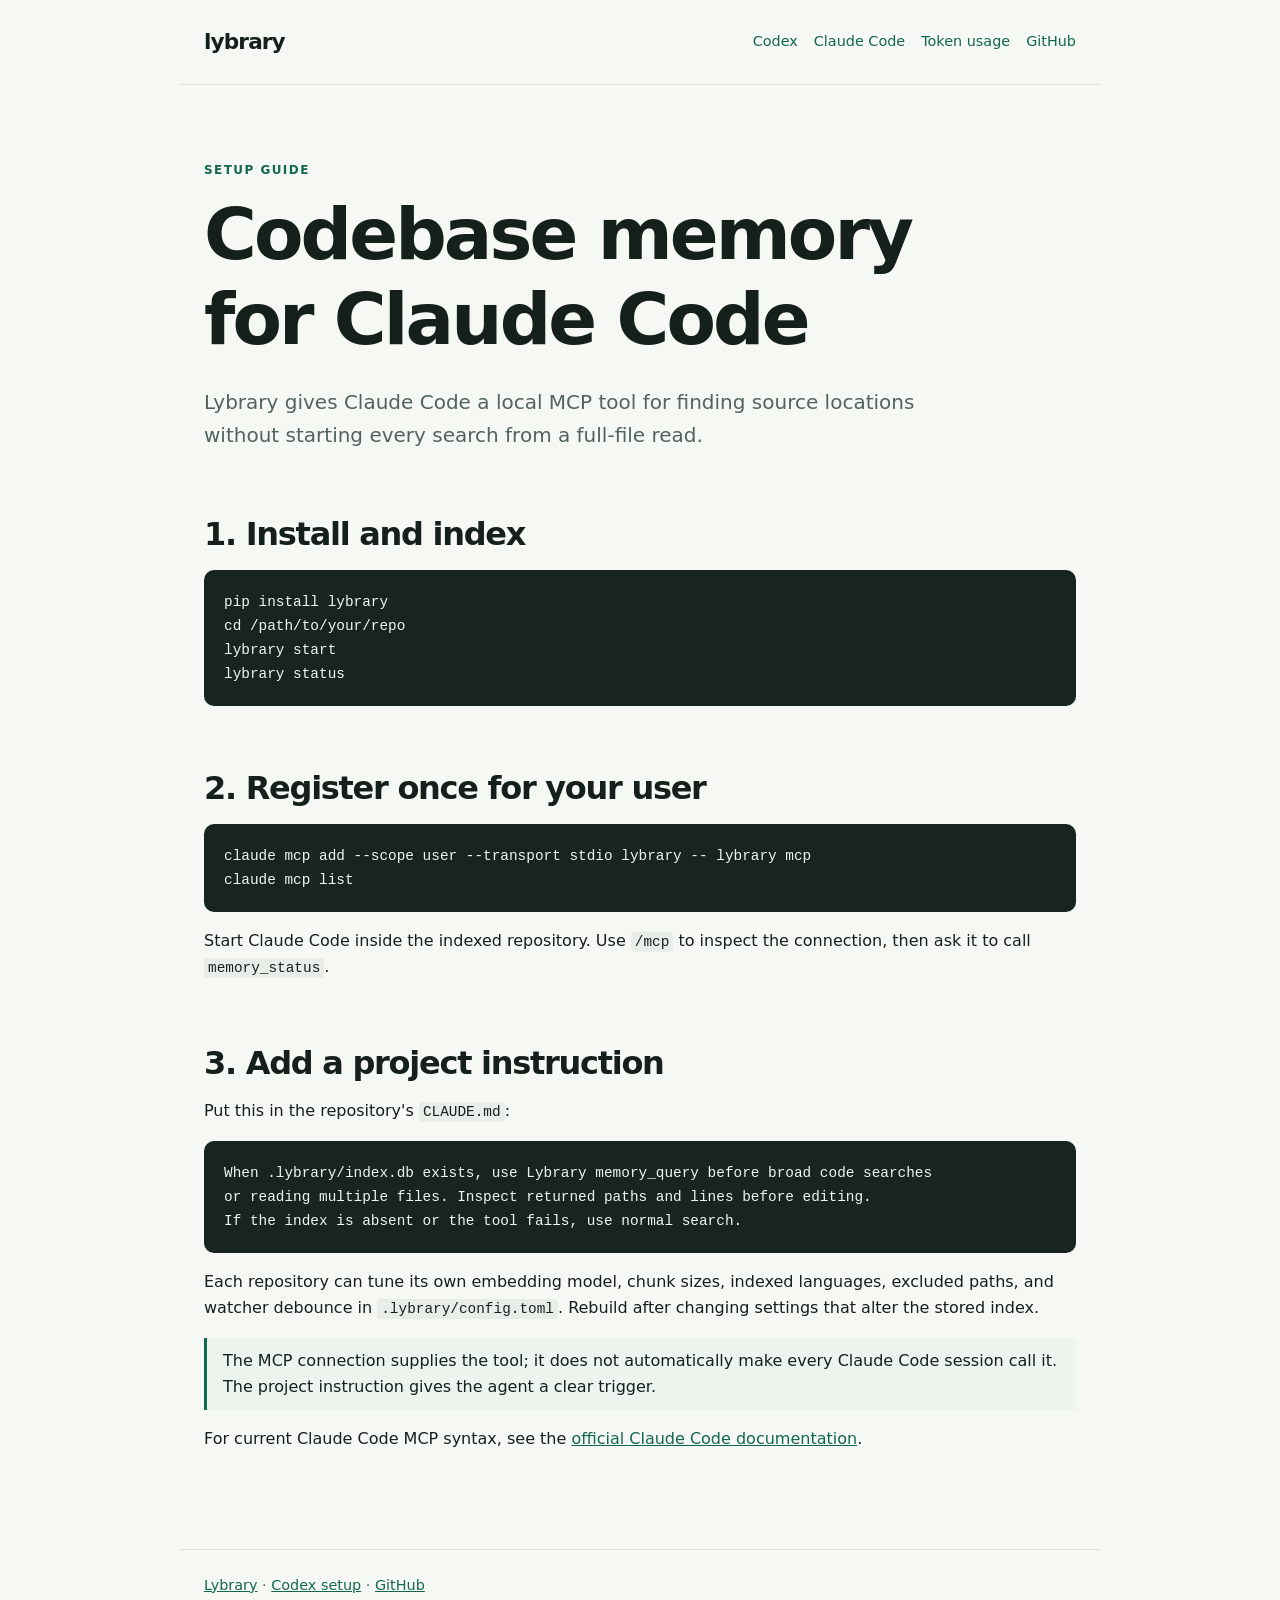
==== docs/claude-code.html @ f179648d "Release Lybrary 0.3.0 with agent guides and compact retrieval" ====
<!doctype html>
<html lang="en">
<head>
  <meta charset="utf-8">
  <meta name="viewport" content="width=device-width,initial-scale=1">
  <title>Use Lybrary codebase memory with Claude Code</title>
  <meta name="description" content="Connect the Lybrary local MCP server to Claude Code and give it a per-repository code index with configurable search and source excerpts.">
  <link rel="canonical" href="https://vibhu-dixit.github.io/lybrary/claude-code.html">
  <link rel="stylesheet" href="style.css">
</head>
<body>
<header><a class="brand" href="./">lybrary</a><nav aria-label="Main navigation"><a href="codex.html">Codex</a><a href="claude-code.html">Claude Code</a><a href="token-usage.html">Token usage</a><a href="https://github.com/vibhu-dixit/lybrary">GitHub</a></nav></header>
<main>
  <p class="eyebrow">Setup guide</p>
  <h1>Codebase memory for Claude Code</h1>
  <p class="lead">Lybrary gives Claude Code a local MCP tool for finding source locations without starting every search from a full-file read.</p>
  <h2>1. Install and index</h2>
  <pre><code>pip install lybrary
cd /path/to/your/repo
lybrary start
lybrary status</code></pre>
  <h2>2. Register once for your user</h2>
  <pre><code>claude mcp add --scope user --transport stdio lybrary -- lybrary mcp
claude mcp list</code></pre>
  <p>Start Claude Code inside the indexed repository. Use <code>/mcp</code> to inspect the connection, then ask it to call <code>memory_status</code>.</p>
  <h2>3. Add a project instruction</h2>
  <p>Put this in the repository's <code>CLAUDE.md</code>:</p>
  <pre><code>When .lybrary/index.db exists, use Lybrary memory_query before broad code searches
or reading multiple files. Inspect returned paths and lines before editing.
If the index is absent or the tool fails, use normal search.</code></pre>
  <p>Each repository can tune its own embedding model, chunk sizes, indexed languages, excluded paths, and watcher debounce in <code>.lybrary/config.toml</code>. Rebuild after changing settings that alter the stored index.</p>
  <p class="note">The MCP connection supplies the tool; it does not automatically make every Claude Code session call it. The project instruction gives the agent a clear trigger.</p>
  <p>For current Claude Code MCP syntax, see the <a href="https://code.claude.com/docs/en/mcp">official Claude Code documentation</a>.</p>
</main>
<footer><a href="./">Lybrary</a> · <a href="codex.html">Codex setup</a> · <a href="https://github.com/vibhu-dixit/lybrary">GitHub</a></footer>
</body>
</html>
---- docs/style.css ----
:root{color-scheme:light;--ink:#15201c;--muted:#53635c;--paper:#f6f8f4;--line:#dce5dc;--accent:#13684b}
*{box-sizing:border-box}body{margin:0;background:var(--paper);color:var(--ink);font:16px/1.65 system-ui,-apple-system,Segoe UI,sans-serif}
a{color:var(--accent)}a:hover{text-decoration-thickness:2px}header,main,footer{max-width:920px;margin:auto;padding:0 24px}
header{display:flex;align-items:center;justify-content:space-between;gap:24px;padding-top:24px;padding-bottom:24px;border-bottom:1px solid var(--line)}
.brand{font-weight:800;font-size:1.35rem;letter-spacing:-.04em;text-decoration:none;color:var(--ink)}nav{display:flex;flex-wrap:wrap;gap:16px}nav a{text-decoration:none;font-size:.9rem}
main{padding-top:64px;padding-bottom:80px}h1,h2,h3{line-height:1.18;letter-spacing:-.04em}h1{font-size:clamp(2.5rem,7vw,4.5rem);max-width:760px;margin:0 0 24px}h2{font-size:2rem;margin:64px 0 16px}h3{font-size:1.25rem;margin:30px 0 8px}
.lead{font-size:1.25rem;color:var(--muted);max-width:720px}.eyebrow{text-transform:uppercase;letter-spacing:.12em;font-weight:700;font-size:.75rem;color:var(--accent)}
.actions{display:flex;flex-wrap:wrap;gap:12px;margin:30px 0}.button{display:inline-block;padding:11px 17px;border:1px solid var(--accent);border-radius:7px;text-decoration:none;font-weight:700}.button.primary{background:var(--accent);color:white}
.grid{display:grid;grid-template-columns:repeat(auto-fit,minmax(240px,1fr));gap:18px;margin:26px 0}.card{padding:22px;border:1px solid var(--line);border-radius:10px;background:white}.card h3{margin-top:0}
pre{overflow:auto;background:#17251e;color:#edf7ef;padding:20px;border-radius:10px;line-height:1.5}code{font:0.9em/1.5 ui-monospace,SFMono-Regular,Consolas,monospace}p code,li code{background:#e8eee7;padding:2px 4px;border-radius:4px}
ol,ul{padding-left:24px}li{margin:8px 0}.note{border-left:3px solid var(--accent);padding:10px 16px;background:#edf3ed}
footer{border-top:1px solid var(--line);padding-top:24px;padding-bottom:40px;color:var(--muted);font-size:.9rem}
@media(max-width:600px){header{align-items:flex-start;flex-direction:column}main{padding-top:42px}}
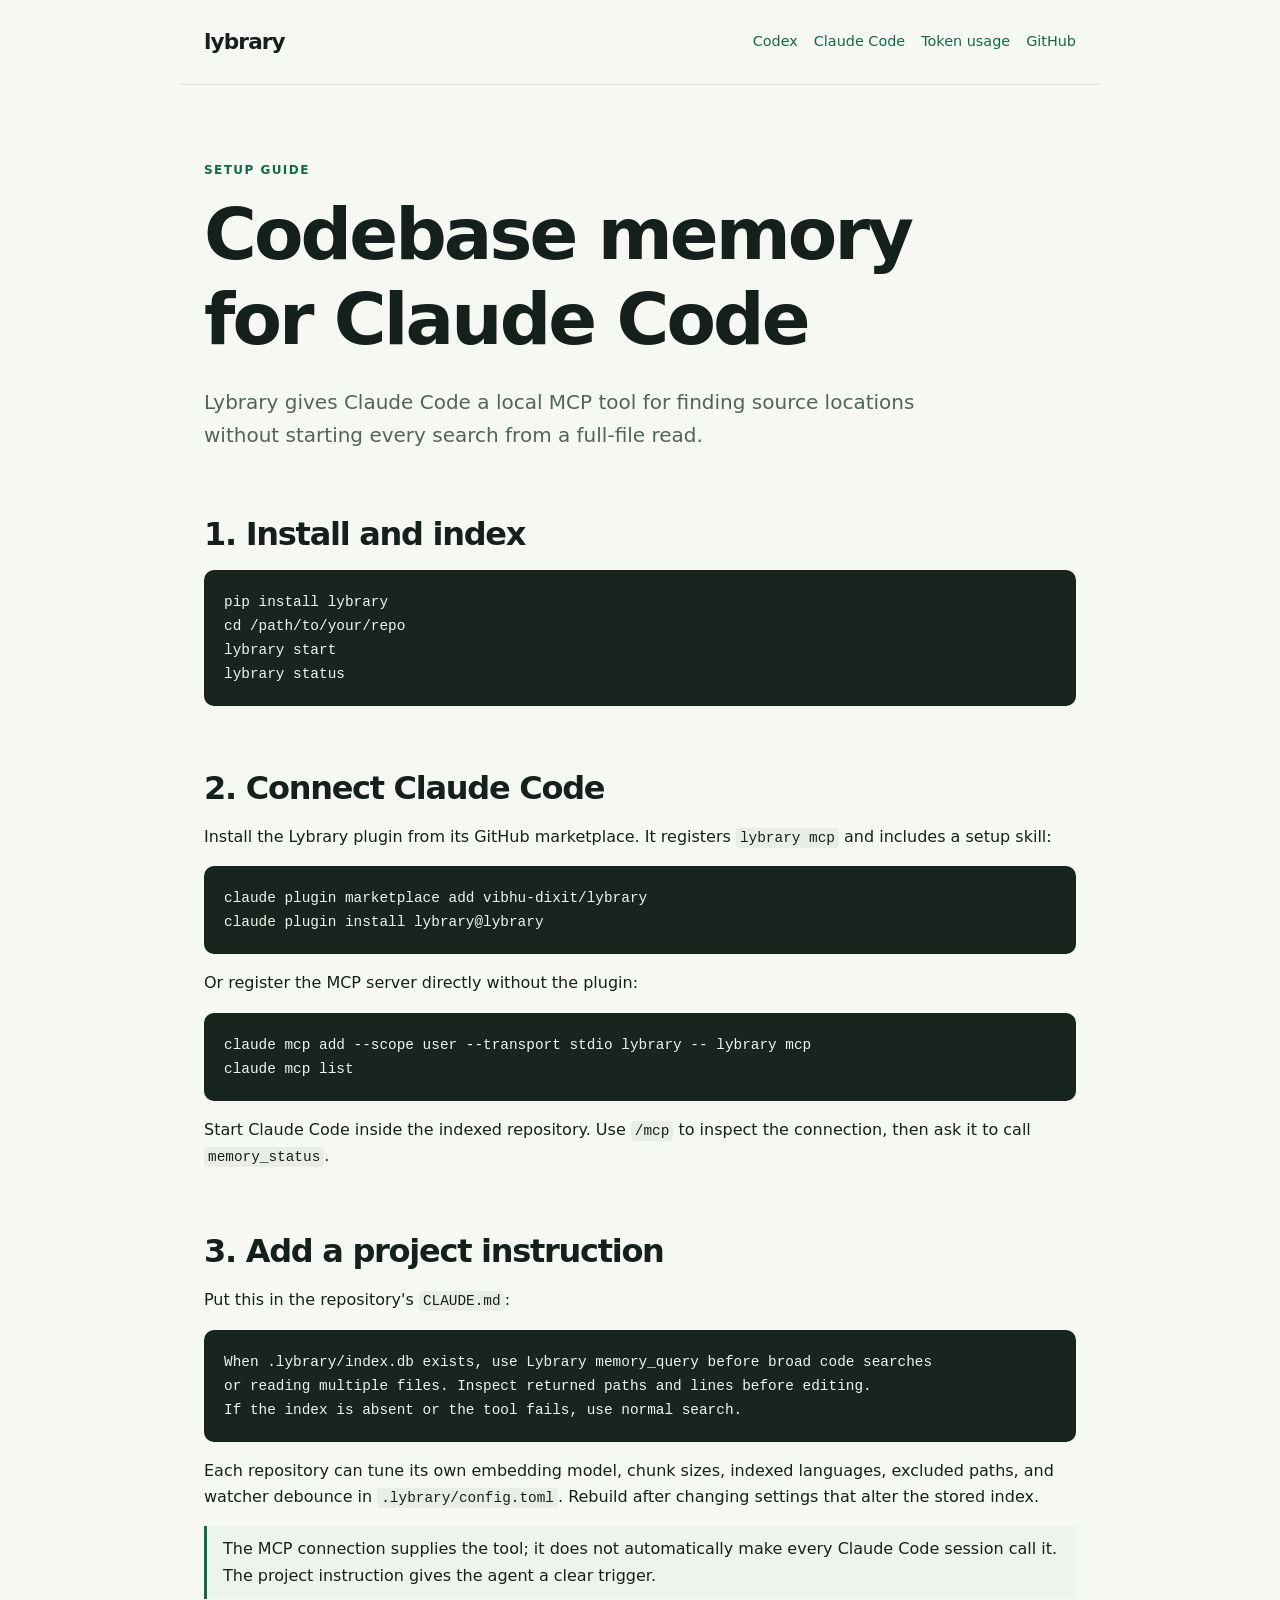
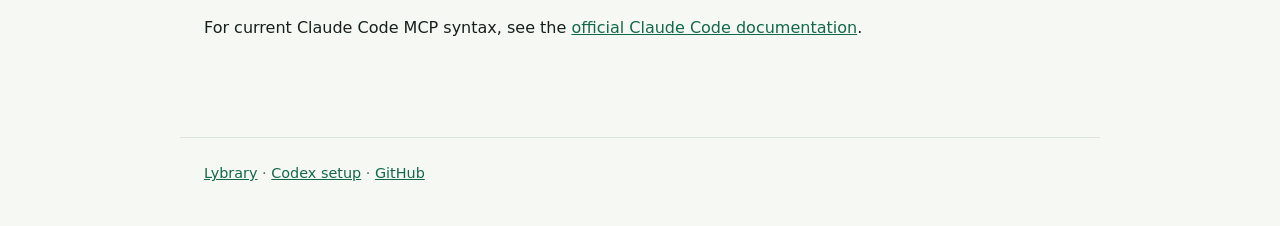
==== commit b9522816: "Improve agent discovery and setup for Lybrary 0.3.2" ====
--- a/docs/claude-code.html
+++ b/docs/claude-code.html
@@ -19,7 +19,11 @@
 cd /path/to/your/repo
 lybrary start
 lybrary status</code></pre>
-  <h2>2. Register once for your user</h2>
+  <h2>2. Connect Claude Code</h2>
+  <p>Install the Lybrary plugin from its GitHub marketplace. It registers <code>lybrary mcp</code> and includes a setup skill:</p>
+  <pre><code>claude plugin marketplace add vibhu-dixit/lybrary
+claude plugin install lybrary@lybrary</code></pre>
+  <p>Or register the MCP server directly without the plugin:</p>
   <pre><code>claude mcp add --scope user --transport stdio lybrary -- lybrary mcp
 claude mcp list</code></pre>
   <p>Start Claude Code inside the indexed repository. Use <code>/mcp</code> to inspect the connection, then ask it to call <code>memory_status</code>.</p>
